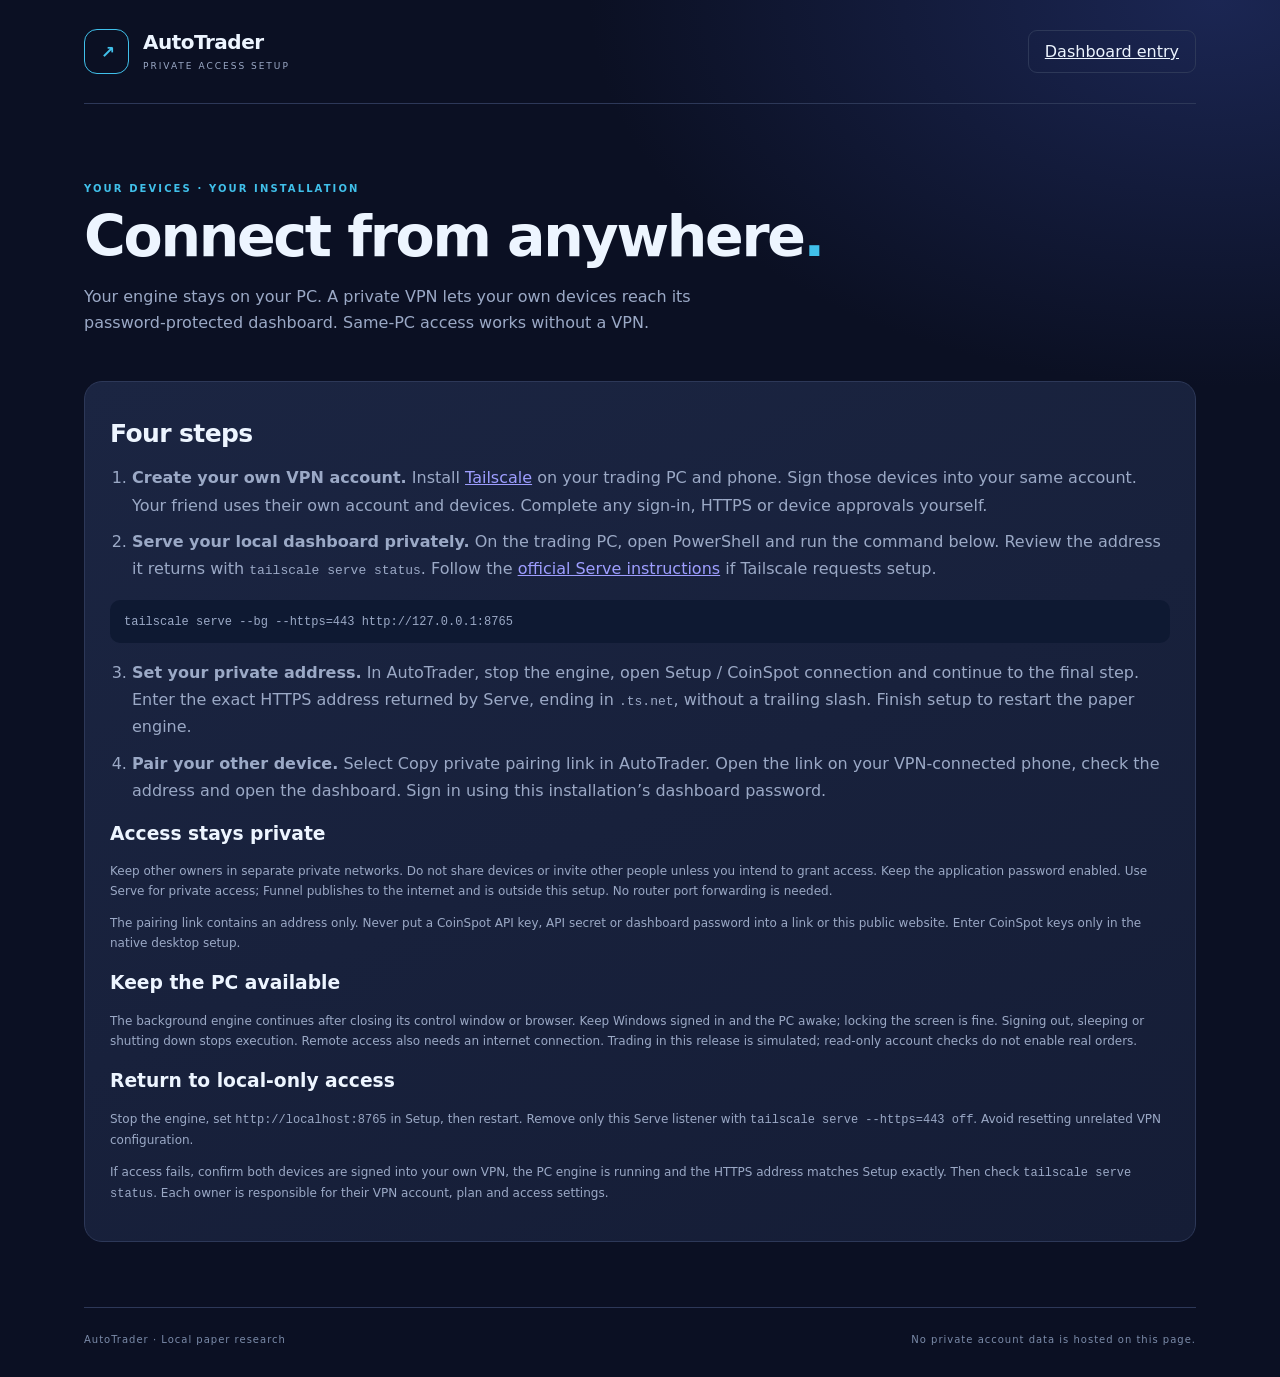
==== vpn.html @ 2a0e8855 "Publish VPN setup guide accessible to installer recipients" ====
<!doctype html>
<html lang="en"><head><meta charset="utf-8"><meta name="viewport" content="width=device-width, initial-scale=1"><meta name="theme-color" content="#171345"><link rel="stylesheet" href="./styles.css"><title>Private VPN setup | AutoTrader</title></head>
<body><div class="shell"><header class="topbar"><div class="logo"><span class="logo-mark" aria-hidden="true">↗</span><span><strong>AutoTrader</strong><small>PRIVATE ACCESS SETUP</small></span></div><a class="secondary" href="./">Dashboard entry</a></header><main><section class="intro"><div><p class="eyebrow">YOUR DEVICES · YOUR INSTALLATION</p><h1>Connect from anywhere<span>.</span></h1><p>Your engine stays on your PC. A private VPN lets your own devices reach its password-protected dashboard. Same-PC access works without a VPN.</p></div></section><article class="card trades"><h2>Four steps</h2><ol class="setupSteps"><li><strong>Create your own VPN account.</strong> Install <a href="https://tailscale.com/download">Tailscale</a> on your trading PC and phone. Sign those devices into your same account. Your friend uses their own account and devices. Complete any sign-in, HTTPS or device approvals yourself.</li><li><strong>Serve your local dashboard privately.</strong> On the trading PC, open PowerShell and run the command below. Review the address it returns with <code>tailscale serve status</code>. Follow the <a href="https://tailscale.com/docs/reference/tailscale-cli/serve">official Serve instructions</a> if Tailscale requests setup.</li></ol><p class="notice"><code>tailscale serve --bg --https=443 http://127.0.0.1:8765</code></p><ol class="setupSteps" start="3"><li><strong>Set your private address.</strong> In AutoTrader, stop the engine, open Setup / CoinSpot connection and continue to the final step. Enter the exact HTTPS address returned by Serve, ending in <code>.ts.net</code>, without a trailing slash. Finish setup to restart the paper engine.</li><li><strong>Pair your other device.</strong> Select Copy private pairing link in AutoTrader. Open the link on your VPN-connected phone, check the address and open the dashboard. Sign in using this installation’s dashboard password.</li></ol><h3>Access stays private</h3><p class="hint">Keep other owners in separate private networks. Do not share devices or invite other people unless you intend to grant access. Keep the application password enabled. Use Serve for private access; Funnel publishes to the internet and is outside this setup. No router port forwarding is needed.</p><p class="hint">The pairing link contains an address only. Never put a CoinSpot API key, API secret or dashboard password into a link or this public website. Enter CoinSpot keys only in the native desktop setup.</p><h3>Keep the PC available</h3><p class="hint">The background engine continues after closing its control window or browser. Keep Windows signed in and the PC awake; locking the screen is fine. Signing out, sleeping or shutting down stops execution. Remote access also needs an internet connection. Trading in this release is simulated; read-only account checks do not enable real orders.</p><h3>Return to local-only access</h3><p class="hint">Stop the engine, set <code>http://localhost:8765</code> in Setup, then restart. Remove only this Serve listener with <code>tailscale serve --https=443 off</code>. Avoid resetting unrelated VPN configuration.</p><p class="hint">If access fails, confirm both devices are signed into your own VPN, the PC engine is running and the HTTPS address matches Setup exactly. Then check <code>tailscale serve status</code>. Each owner is responsible for their VPN account, plan and access settings.</p></article></main><footer>AutoTrader · Local paper research <span>No private account data is hosted on this page.</span></footer></div></body></html>
---- styles.css ----
:root{color-scheme:dark;--bg:#0b1023;--surface:#151d36;--surface2:#1b2541;--line:#2d3858;--text:#edf5ff;--muted:#9ba9c6;--brand:#40c0ea;--navy:#171345;--warn:#ffbb74;font-family:Inter,system-ui,-apple-system,BlinkMacSystemFont,"Segoe UI",sans-serif}*{box-sizing:border-box}body{margin:0;background:radial-gradient(ellipse 70% 40% at 95% 0%,#1b2653 0%,transparent 70%),var(--bg);color:var(--text);min-height:100vh}button,input{font:inherit}button{cursor:pointer;border:0}.shell{max-width:1160px;padding:0 24px;margin:auto}.topbar{display:flex;align-items:center;justify-content:space-between;gap:18px;padding:29px 0;border-bottom:1px solid var(--line)}.logo{display:flex;align-items:center;gap:14px}.logo-mark{display:grid;place-items:center;width:45px;height:45px;border:1px solid var(--brand);border-radius:13px;color:var(--brand);font-size:17px;font-weight:900;letter-spacing:-3px}.logo-mark span{color:#fff}.logo strong{font-size:20px;display:block;letter-spacing:-.5px}.logo small{color:var(--muted);font-size:9px;letter-spacing:2px}.pill,.mode,.chip{font-size:11px;letter-spacing:.8px;border:1px solid var(--line);border-radius:100px;padding:10px 13px;color:var(--muted)}.intro{display:flex;align-items:flex-end;justify-content:space-between;gap:24px;padding:69px 0 45px}.eyebrow,.kicker{color:var(--brand);font-weight:750;letter-spacing:2.1px;font-size:10px}h1{font-size:clamp(33px,5vw,57px);letter-spacing:-2.3px;line-height:1.08;margin:12px 0 16px}h1 span{color:var(--brand)}.intro p:not(.eyebrow){color:var(--muted);line-height:1.65;max-width:630px;margin:0}.mode{white-space:nowrap;color:var(--warn)}.status-dot{display:inline-block;background:var(--warn);width:7px;height:7px;border-radius:100%;margin-right:7px}.card{border:1px solid var(--line);border-radius:18px;background:linear-gradient(155deg,#1b2542,var(--surface));padding:25px}.auth{max-width:480px;margin:0 auto 85px}.glyph{font-size:30px;color:var(--brand)}h2{font-size:25px;letter-spacing:-.6px;margin:12px 0}.auth p{color:var(--muted);line-height:1.55}.auth form{display:grid;gap:12px;margin-top:25px}label{font-size:12px;color:var(--muted)}input{width:100%;padding:14px;background:#0c1429;color:#fff;border:1px solid var(--line);border-radius:10px;outline:none}input:focus{border-color:var(--brand);box-shadow:0 0 0 3px #40c0ea27}button[type=submit]{padding:14px 17px;border-radius:10px;color:#071321;background:var(--brand);font-weight:750;display:flex;justify-content:space-between}button:focus-visible{outline:3px solid var(--brand);outline-offset:3px}.message{color:#ffb5ac;min-height:20px;font-size:13px}.sectionhead{display:flex;justify-content:space-between;align-items:center;margin-bottom:18px}.sectionhead h2{margin:0}.secondary{background:transparent;border:1px solid var(--line);border-radius:9px;padding:11px 16px;color:var(--text)}.metrics{display:grid;grid-template-columns:repeat(3,1fr);gap:15px}.stat{display:flex;flex-direction:column;gap:13px;min-height:148px}.stat strong{font-size:35px;letter-spacing:-1px}.stat small{color:var(--muted)}.panels{display:grid;grid-template-columns:1fr 1fr;gap:15px;margin:15px 0}.cardhead{display:flex;justify-content:space-between;align-items:center;gap:9px;margin-bottom:20px}.cardhead h3{margin:0;font-size:17px}.chip{padding:7px 9px;color:var(--brand);font-size:9px}.line{display:flex;justify-content:space-between;gap:10px;border-bottom:1px solid var(--line);padding:15px 0;color:var(--muted);font-size:13px}.line strong{color:var(--text);text-align:right}.line .warn{color:var(--warn)}.notice{background:#0e1932;border-radius:10px;padding:14px;margin-top:18px;color:var(--muted);font-size:12px}.empty{text-align:center;display:grid;justify-items:center;gap:10px;padding:19px;color:var(--muted)}.empty span{font-size:27px;color:var(--brand)}.empty strong{color:var(--text)}.empty p{margin:0;font-size:13px;line-height:1.6}.trades{margin-bottom:65px}footer{display:flex;justify-content:space-between;gap:14px;border-top:1px solid var(--line);padding:26px 0 36px;color:#7b8ba9;font-size:10px;letter-spacing:1px}[hidden]{display:none!important}@media(max-width:700px){.shell{padding:0 17px}.topbar{padding:19px 0}.pill{font-size:9px}.intro{padding:45px 0 32px;display:block}.mode{display:inline-block;margin-top:20px}.metrics,.panels{grid-template-columns:1fr}.stat{min-height:120px}.card{padding:19px}footer{flex-direction:column}h1{letter-spacing:-1.3px}}@media(prefers-reduced-motion:reduce){*,*:before,*:after{scroll-behavior:auto!important;animation:none!important;transition:none!important}}

.actions{display:flex;flex-wrap:wrap;gap:8px;margin-top:12px}.records{list-style:none;padding:0;margin:12px 0}.records li{display:flex;justify-content:space-between;flex-wrap:wrap;gap:8px;padding:14px 0;border-bottom:1px solid var(--line);font-size:13px}.records li span:first-child{font-weight:700;color:var(--brand)}.records p,.hint{color:var(--muted);font-size:12px;line-height:1.65}.records li span{overflow-wrap:anywhere}button{min-height:44px}button:disabled{opacity:.55;cursor:wait}summary{cursor:pointer;min-height:44px;padding-top:14px}.line strong{overflow-wrap:anywhere;max-width:65%}
.primaryLink{display:block;padding:15px 18px;margin:20px 0;background:var(--brand);color:#071321;text-decoration:none;border-radius:10px;font-weight:750}.primaryLink:focus-visible{outline:3px solid var(--text);outline-offset:3px}.setupSteps{padding-left:22px;color:var(--muted);line-height:1.7}.setupSteps li{margin:9px 0}
.profileCard{margin:15px 0}.profileCard input[type=range]{padding:0;min-height:44px;accent-color:var(--brand);border:0;background:transparent}.profileCard label{display:block;margin-top:18px}.rangeLabels{display:flex;justify-content:space-between;gap:10px;color:var(--muted);font-size:12px}.profileCard .actions{align-items:center}
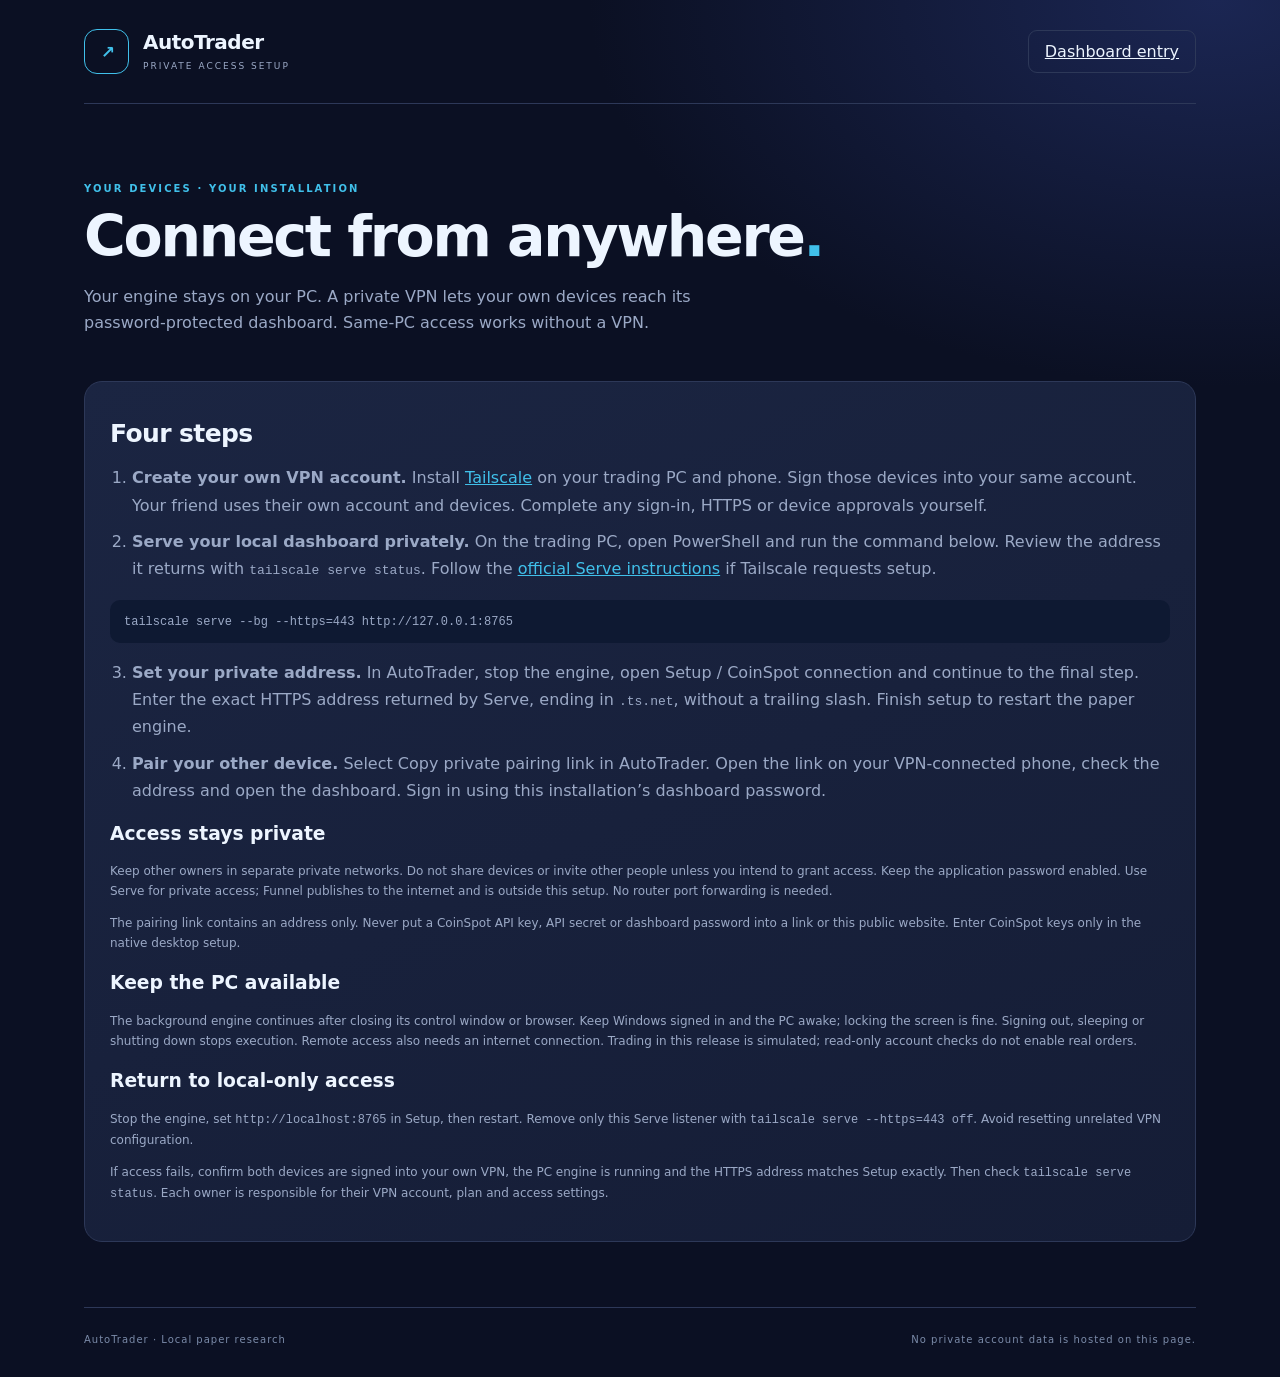
==== commit 8f373f0b: "Keep VPN guide links readable on the dark background" ====
--- a/vpn.html
+++ b/vpn.html
@@ -1,3 +1,3 @@
 <!doctype html>
-<html lang="en"><head><meta charset="utf-8"><meta name="viewport" content="width=device-width, initial-scale=1"><meta name="theme-color" content="#171345"><link rel="stylesheet" href="./styles.css"><title>Private VPN setup | AutoTrader</title></head>
+<html lang="en"><head><meta charset="utf-8"><meta name="viewport" content="width=device-width, initial-scale=1"><meta name="theme-color" content="#171345"><link rel="stylesheet" href="./styles.css"><style>a{color:var(--brand)}</style><title>Private VPN setup | AutoTrader</title></head>
 <body><div class="shell"><header class="topbar"><div class="logo"><span class="logo-mark" aria-hidden="true">↗</span><span><strong>AutoTrader</strong><small>PRIVATE ACCESS SETUP</small></span></div><a class="secondary" href="./">Dashboard entry</a></header><main><section class="intro"><div><p class="eyebrow">YOUR DEVICES · YOUR INSTALLATION</p><h1>Connect from anywhere<span>.</span></h1><p>Your engine stays on your PC. A private VPN lets your own devices reach its password-protected dashboard. Same-PC access works without a VPN.</p></div></section><article class="card trades"><h2>Four steps</h2><ol class="setupSteps"><li><strong>Create your own VPN account.</strong> Install <a href="https://tailscale.com/download">Tailscale</a> on your trading PC and phone. Sign those devices into your same account. Your friend uses their own account and devices. Complete any sign-in, HTTPS or device approvals yourself.</li><li><strong>Serve your local dashboard privately.</strong> On the trading PC, open PowerShell and run the command below. Review the address it returns with <code>tailscale serve status</code>. Follow the <a href="https://tailscale.com/docs/reference/tailscale-cli/serve">official Serve instructions</a> if Tailscale requests setup.</li></ol><p class="notice"><code>tailscale serve --bg --https=443 http://127.0.0.1:8765</code></p><ol class="setupSteps" start="3"><li><strong>Set your private address.</strong> In AutoTrader, stop the engine, open Setup / CoinSpot connection and continue to the final step. Enter the exact HTTPS address returned by Serve, ending in <code>.ts.net</code>, without a trailing slash. Finish setup to restart the paper engine.</li><li><strong>Pair your other device.</strong> Select Copy private pairing link in AutoTrader. Open the link on your VPN-connected phone, check the address and open the dashboard. Sign in using this installation’s dashboard password.</li></ol><h3>Access stays private</h3><p class="hint">Keep other owners in separate private networks. Do not share devices or invite other people unless you intend to grant access. Keep the application password enabled. Use Serve for private access; Funnel publishes to the internet and is outside this setup. No router port forwarding is needed.</p><p class="hint">The pairing link contains an address only. Never put a CoinSpot API key, API secret or dashboard password into a link or this public website. Enter CoinSpot keys only in the native desktop setup.</p><h3>Keep the PC available</h3><p class="hint">The background engine continues after closing its control window or browser. Keep Windows signed in and the PC awake; locking the screen is fine. Signing out, sleeping or shutting down stops execution. Remote access also needs an internet connection. Trading in this release is simulated; read-only account checks do not enable real orders.</p><h3>Return to local-only access</h3><p class="hint">Stop the engine, set <code>http://localhost:8765</code> in Setup, then restart. Remove only this Serve listener with <code>tailscale serve --https=443 off</code>. Avoid resetting unrelated VPN configuration.</p><p class="hint">If access fails, confirm both devices are signed into your own VPN, the PC engine is running and the HTTPS address matches Setup exactly. Then check <code>tailscale serve status</code>. Each owner is responsible for their VPN account, plan and access settings.</p></article></main><footer>AutoTrader · Local paper research <span>No private account data is hosted on this page.</span></footer></div></body></html>
